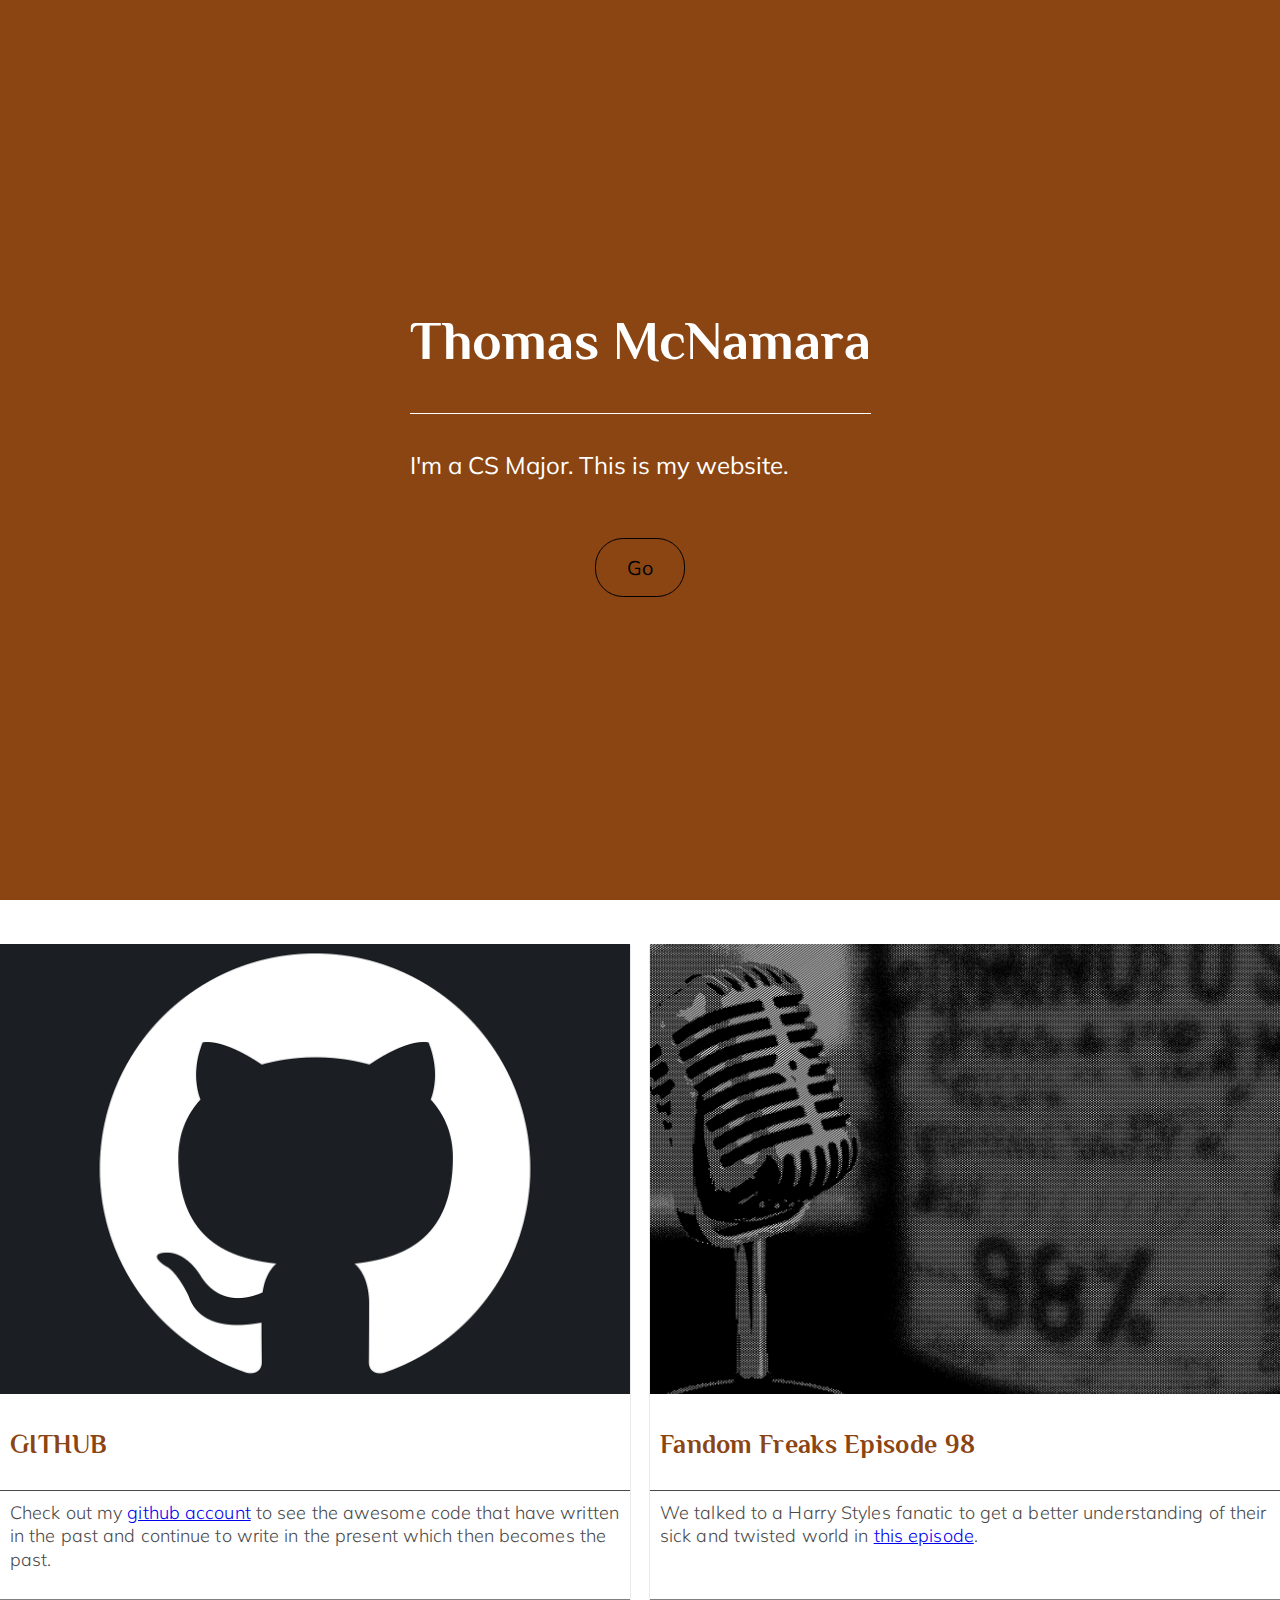
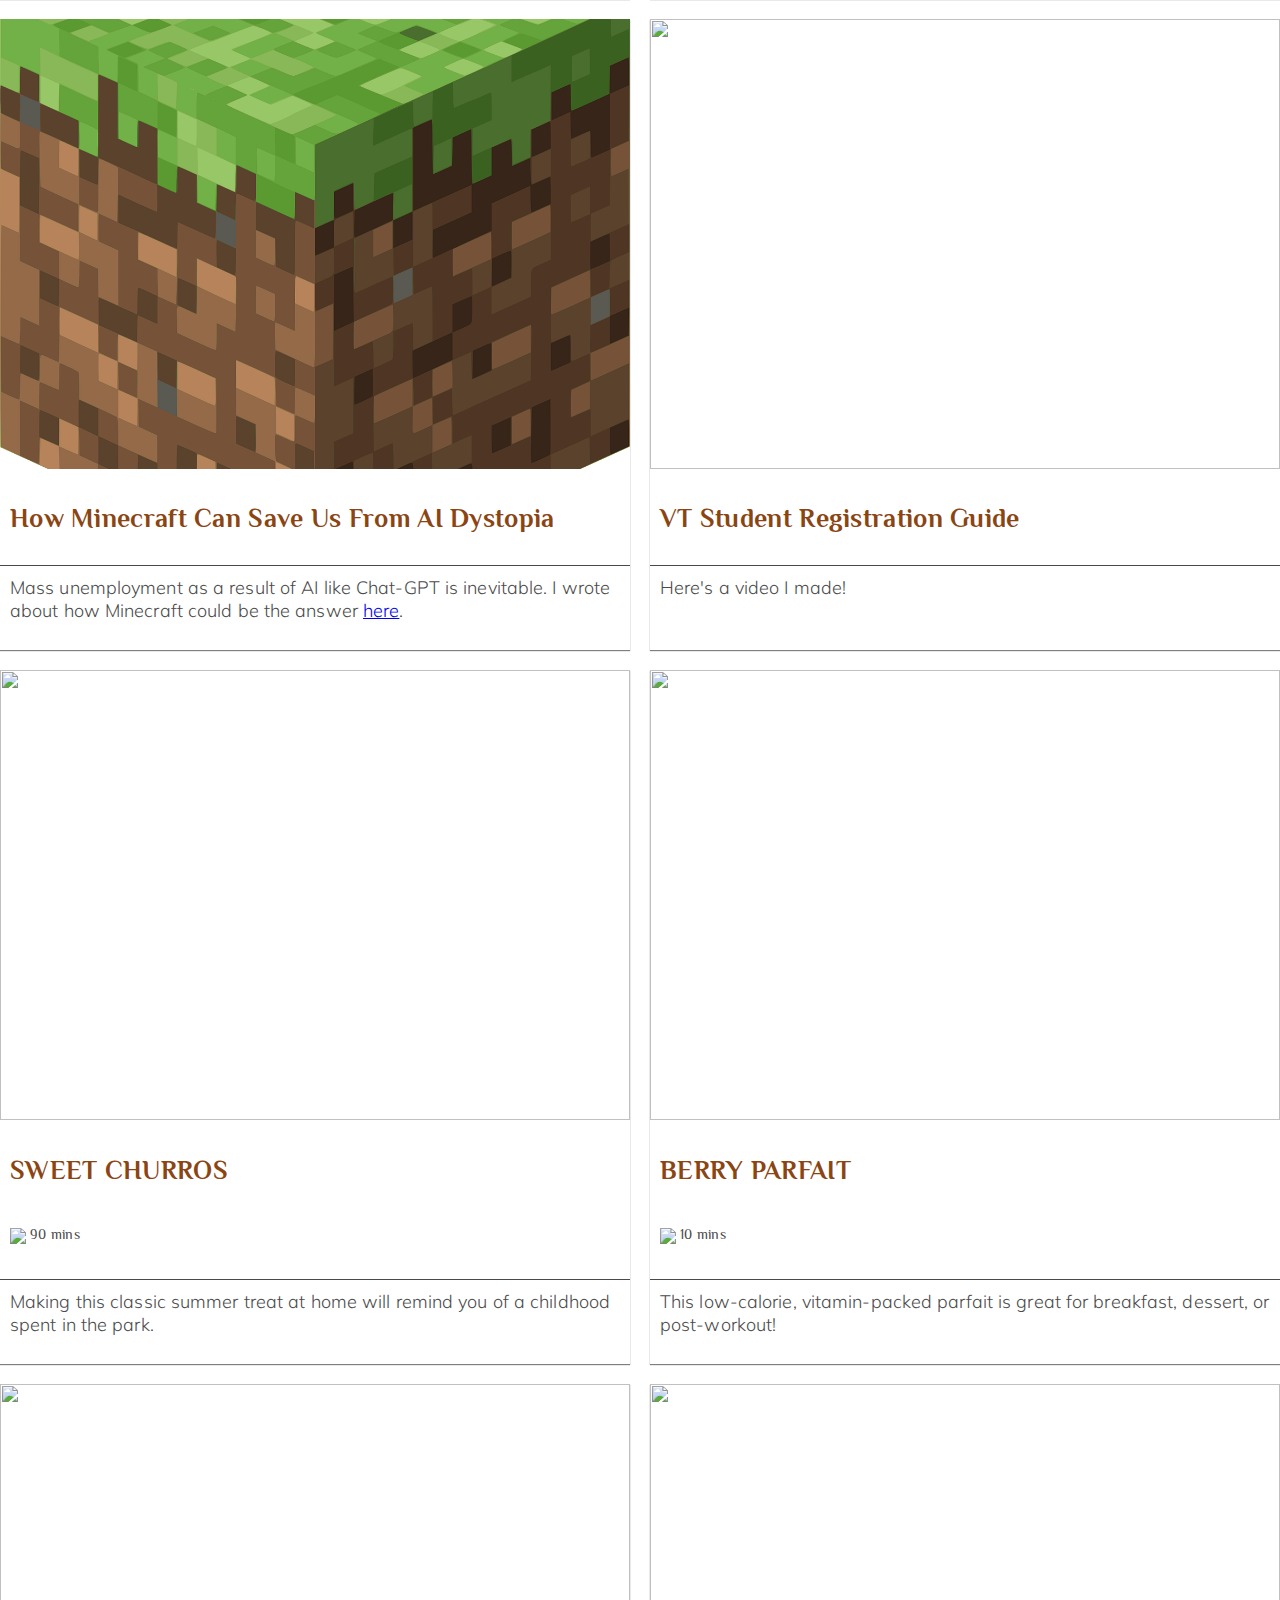
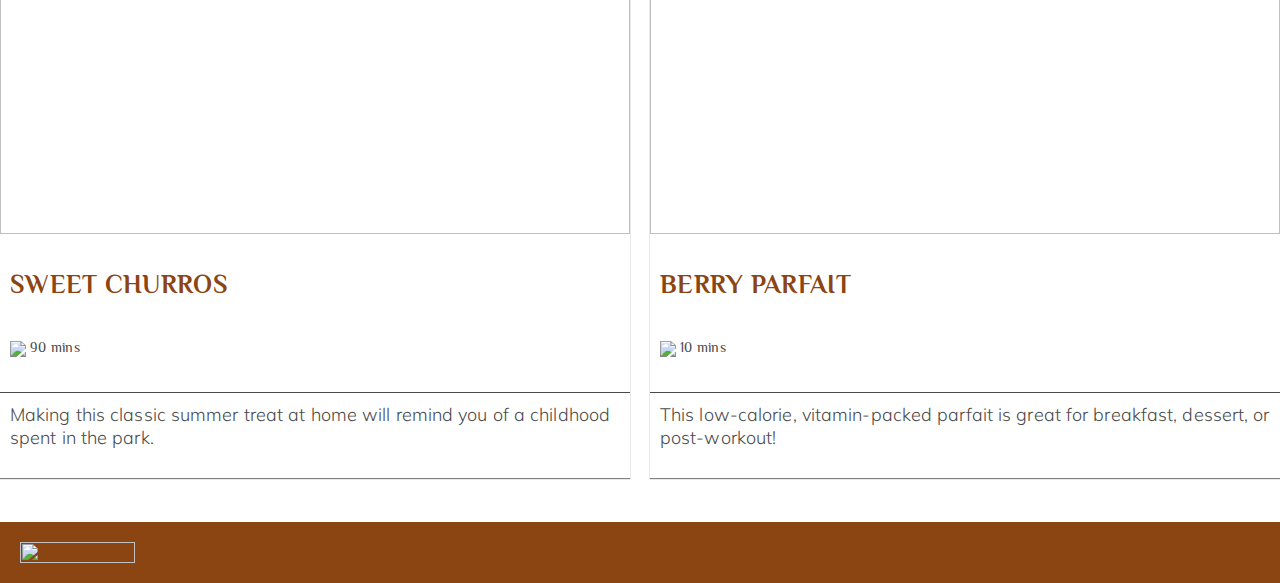
==== index.html @ 56796c9c "added images" ====
<!DOCTYPE html>
<html>

  <head>
    <meta charset="utf-8">
    <meta name="viewport" content="width=device-width, initial-scale=1.0, maximum-scale=1.0, user-scalable=no">
    <title>Thomas M</title>
    <link rel="stylesheet" type="text/css" href="reset.css" />
    <link rel="stylesheet" type="text/css" href="css/style.css" />
    <link rel="preconnect" href="https://fonts.googleapis.com">
    <link rel="preconnect" href="https://fonts.gstatic.com" crossorigin>
    <link href="https://fonts.googleapis.com/css2?family=Mulish:wght@300&family=Philosopher&display=swap" rel="stylesheet">
  </head>

  <body>

    <div class="container">

      <header>
        <div class="wrapper">
          <h1>Thomas McNamara</h1>
            <p class="bio">
              I'm a CS Major. This is my website.
            </p>
          <div class="buttonBox">
            <a class="myButton" href="#projects">Go</a>
          </div>
        </div>
      </header>

      <main id="projects">
        <div class="recipe a">
          <img src="/images/github.png" />
          <h2>GITHUB</h2>
          <p class="description">
            Check out my <a href="https://github.com/candlez" target="_blank">github account</a> to see the awesome code that have written in the past and continue to write in the present which then becomes the past.
          </p>
        </div>
        <div class="recipe b">
          <img src="images/fandom-freaks.jpg" />
          <h2>Fandom Freaks Episode 98</h2>
          <p class="description">
            We talked to a Harry Styles fanatic to get a better understanding of their sick and twisted world in <a href="https://soundcloud.com/will-logan-630663504/harry-styles-podcast?utm_source=clipboard&utm_medium=text&utm_campaign=social_sharing" target="_blank">this episode</a>.
          </p>
        </div>
        <div class="recipe c">
          <img src="/images/minecraft.png" />
          <h2>How Minecraft Can Save Us From AI Dystopia</h2>
          <p class="description">
            Mass unemployment as a result of AI like Chat-GPT is inevitable. I wrote about how Minecraft could be the answer <a href="https://medium.com/@thomasmcnamara_40253/how-minecraft-can-save-us-from-ai-dystopia-5308137baa91" target="_blank">here</a>.
          </p>
        </div>
        <div class="recipe d">
          <img src="https://content.codecademy.com/courses/learn-css-grid/lesson-ii/image-4.png" />
          <h2>VT Student Registration Guide</h2>
          <p class="description">
            Here's a video I made!  
          <p>
        </div>
        <div class="recipe e">
          <img src="https://content.codecademy.com/courses/learn-css-grid/lesson-ii/image-3.png" />
          <h2>SWEET CHURROS</h2>
          <img src="https://content.codecademy.com/courses/learn-css-grid/lesson-ii/time.svg" class="time" />
          <p class="mins">90 mins</p>
          <p class="description">
            Making this classic summer treat at home will remind you of a childhood spent in the park.</p>
        </div>
        <div class="recipe f">
          <img src="https://content.codecademy.com/courses/learn-css-grid/lesson-ii/image-6.png" />
          <h2>BERRY PARFAIT</h2>
          <img src="https://content.codecademy.com/courses/learn-css-grid/lesson-ii/time.svg" class="time" />
          <p class="mins">10 mins</p>
          <p class="description">
            This low-calorie, vitamin-packed parfait is great for breakfast, dessert, or post-workout!</p>
        </div>
        <div class="recipe e">
          <img src="https://content.codecademy.com/courses/learn-css-grid/lesson-ii/image-3.png" />
          <h2>SWEET CHURROS</h2>
          <img src="https://content.codecademy.com/courses/learn-css-grid/lesson-ii/time.svg" class="time" />
          <p class="mins">90 mins</p>
          <p class="description">
            Making this classic summer treat at home will remind you of a childhood spent in the park.</p>
        </div>
        <div class="recipe f">
          <img src="https://content.codecademy.com/courses/learn-css-grid/lesson-ii/image-6.png" />
          <h2>BERRY PARFAIT</h2>
          <img src="https://content.codecademy.com/courses/learn-css-grid/lesson-ii/time.svg" class="time" />
          <p class="mins">10 mins</p>
          <p class="description">
            This low-calorie, vitamin-packed parfait is great for breakfast, dessert, or post-workout!</p>
        </div>
      </main>

      <footer>
        <img src="https://content.codecademy.com/courses/learn-css-grid/lesson-ii/savory.svg" class="logo">
      </footer>

    </div>
  </body>

</html>
---- css/style.css ----
/*
font-family: 'Mulish', sans-serif;
font-family: 'Philosopher', sans-serif;
*/
html {
  scroll-behavior: smooth;
}

body {
  margin: 0;
}

header, footer {
  background-color: saddlebrown;
  text-align: left;
  /* min-width: 500px; */
}

header {
  font-family: 'Mulish', sans-serif;
  color: #fff;
  min-height: 100vh;
  display: flex;
}

main {
  display: grid;
  grid-template-columns: repeat(auto-fill, minmax(40%, 1fr));
  grid-gap: 20px;
  margin-top: 44px;
  justify-items: center;
  justify-content: center;
  align-items: stretch;
  align-content: center;
}

h1 {
  font-family: 'Philosopher', sans-serif;
  font-size: calc(1em + 3vw);
  padding-bottom: .67em;
  border-bottom: 1px solid;
  line-height: 1.3;
}

h2 {
  font-family: 'Philosopher', sans-serif;
  font-size: 26px;
  font-weight: 600;
  letter-spacing: 0.3px;
  text-align: left;
  color: saddlebrown;
  padding: 10px 0px 10px 10px;
}

img {
  width: 100%;
  height: 50vh;
  object-fit: cover;
}

.wrapper {
  max-width: 1150px;
  margin: auto;
  padding: 50px;
  display: block;
}

.bio {
color: #ffffff;
font-size: 24px;
font-family: 'Mulish', sans-serif;
}

.buttonBox {
  display: flex;
  justify-content: center;
  align-content: center;
}

.myButton {
  border-radius: 28px;
  border: 1px solid black;
  cursor: pointer;
  color: black;
  font-size: 20px;
  padding: 16px 31px;
  text-decoration: none;
  margin: 1.69em auto;
}

.myButton:hover {
    background-color: green;
}

.myButton:active {
    position:relative;
    top:1px;
}

.recipe {
  box-shadow: 0 1px 1px 0 rgba(0, 0, 0, 0.5);
  width: 100%;
}

.a {
  color: green;
}

.c {

}

.time {
  padding-left: 10px;
  padding-top: 10px;
  width: 20px;
  height: auto;
}

.mins {
  display: inline-block;
  font-family: 'Philosopher', sans-serif;
  font-size: 14px;
  font-weight: 500;
  letter-spacing: 0.3px;
  text-align: left;
  color: #4a4a4a;
  position: relative;
  bottom: 5px;
}

.description {
  font-family: 'Mulish', sans-serif;
  font-size: 18px;
  font-weight: 300;
  line-height: 1.29;
  letter-spacing: 0.1px;
  text-align: left;
  color: #4a4a4a;
  padding: 10px 0px 10px 10px;
  border-top: 1px solid #4a4a4a;
}

.logo {
  width: 115px;
  height: 21.1px;
  object-fit: contain;
  padding: 20px;
}

.container {
  /* min-width: 500px; */
  margin: auto;
}

footer {
  margin-top: 44px;
}

@media all and (max-width:700px) {
  main {
    grid-template-columns: 1fr;
  }
}
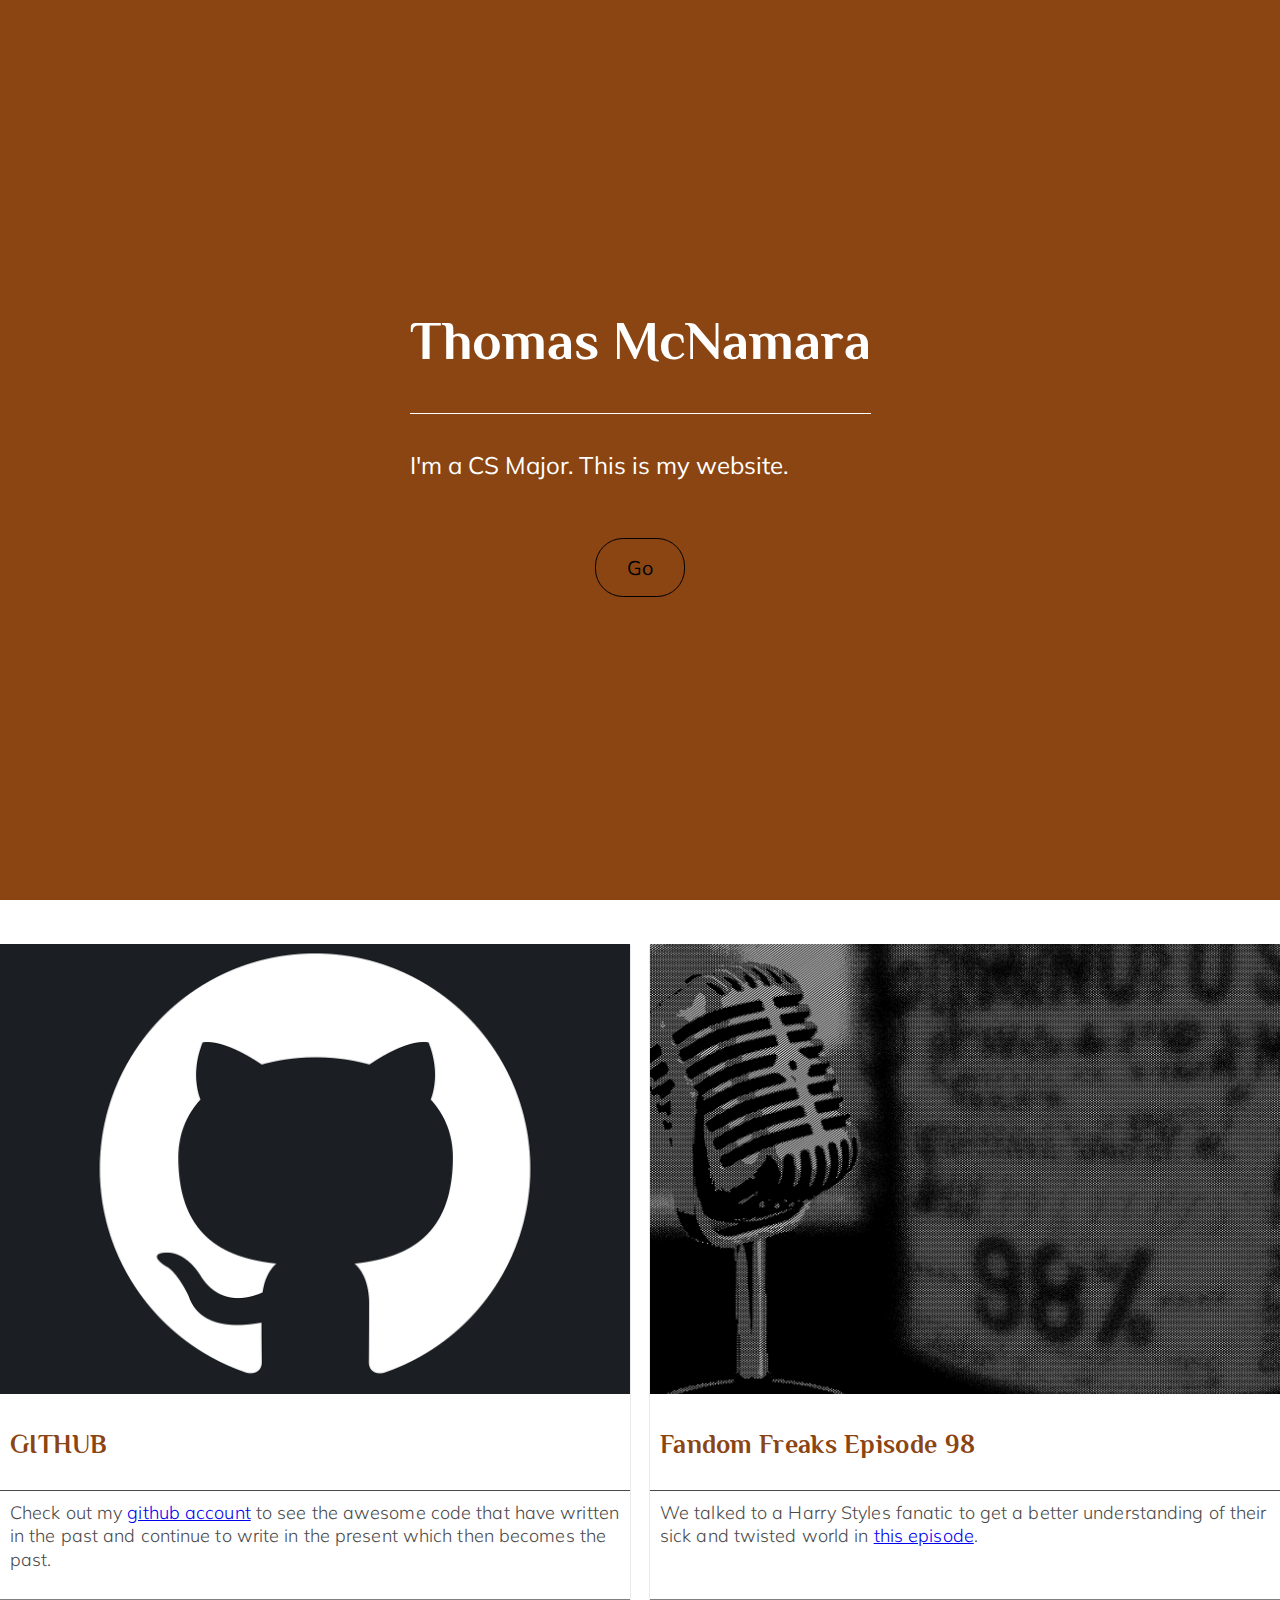
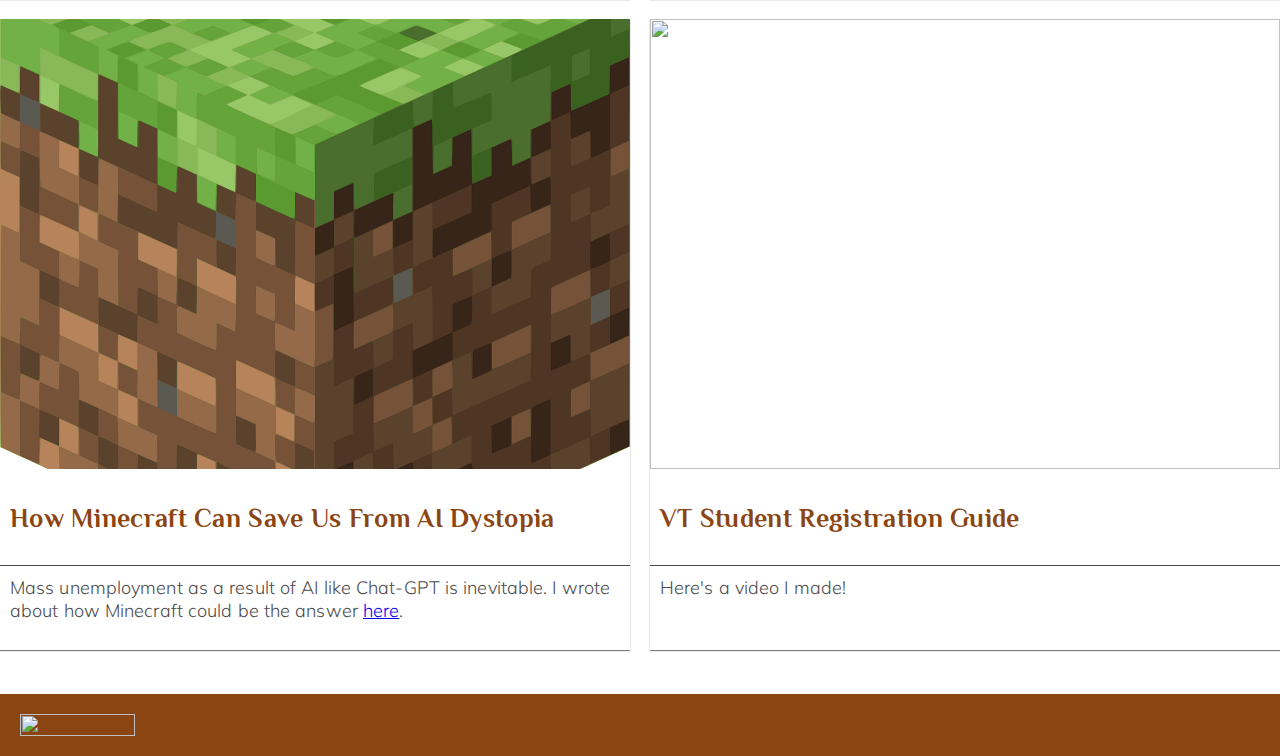
==== commit a3b48f6c: "deleted extra sections" ====
--- a/index.html
+++ b/index.html
@@ -57,38 +57,6 @@
             Here's a video I made!  
           <p>
         </div>
-        <div class="recipe e">
-          <img src="https://content.codecademy.com/courses/learn-css-grid/lesson-ii/image-3.png" />
-          <h2>SWEET CHURROS</h2>
-          <img src="https://content.codecademy.com/courses/learn-css-grid/lesson-ii/time.svg" class="time" />
-          <p class="mins">90 mins</p>
-          <p class="description">
-            Making this classic summer treat at home will remind you of a childhood spent in the park.</p>
-        </div>
-        <div class="recipe f">
-          <img src="https://content.codecademy.com/courses/learn-css-grid/lesson-ii/image-6.png" />
-          <h2>BERRY PARFAIT</h2>
-          <img src="https://content.codecademy.com/courses/learn-css-grid/lesson-ii/time.svg" class="time" />
-          <p class="mins">10 mins</p>
-          <p class="description">
-            This low-calorie, vitamin-packed parfait is great for breakfast, dessert, or post-workout!</p>
-        </div>
-        <div class="recipe e">
-          <img src="https://content.codecademy.com/courses/learn-css-grid/lesson-ii/image-3.png" />
-          <h2>SWEET CHURROS</h2>
-          <img src="https://content.codecademy.com/courses/learn-css-grid/lesson-ii/time.svg" class="time" />
-          <p class="mins">90 mins</p>
-          <p class="description">
-            Making this classic summer treat at home will remind you of a childhood spent in the park.</p>
-        </div>
-        <div class="recipe f">
-          <img src="https://content.codecademy.com/courses/learn-css-grid/lesson-ii/image-6.png" />
-          <h2>BERRY PARFAIT</h2>
-          <img src="https://content.codecademy.com/courses/learn-css-grid/lesson-ii/time.svg" class="time" />
-          <p class="mins">10 mins</p>
-          <p class="description">
-            This low-calorie, vitamin-packed parfait is great for breakfast, dessert, or post-workout!</p>
-        </div>
       </main>
 
       <footer>
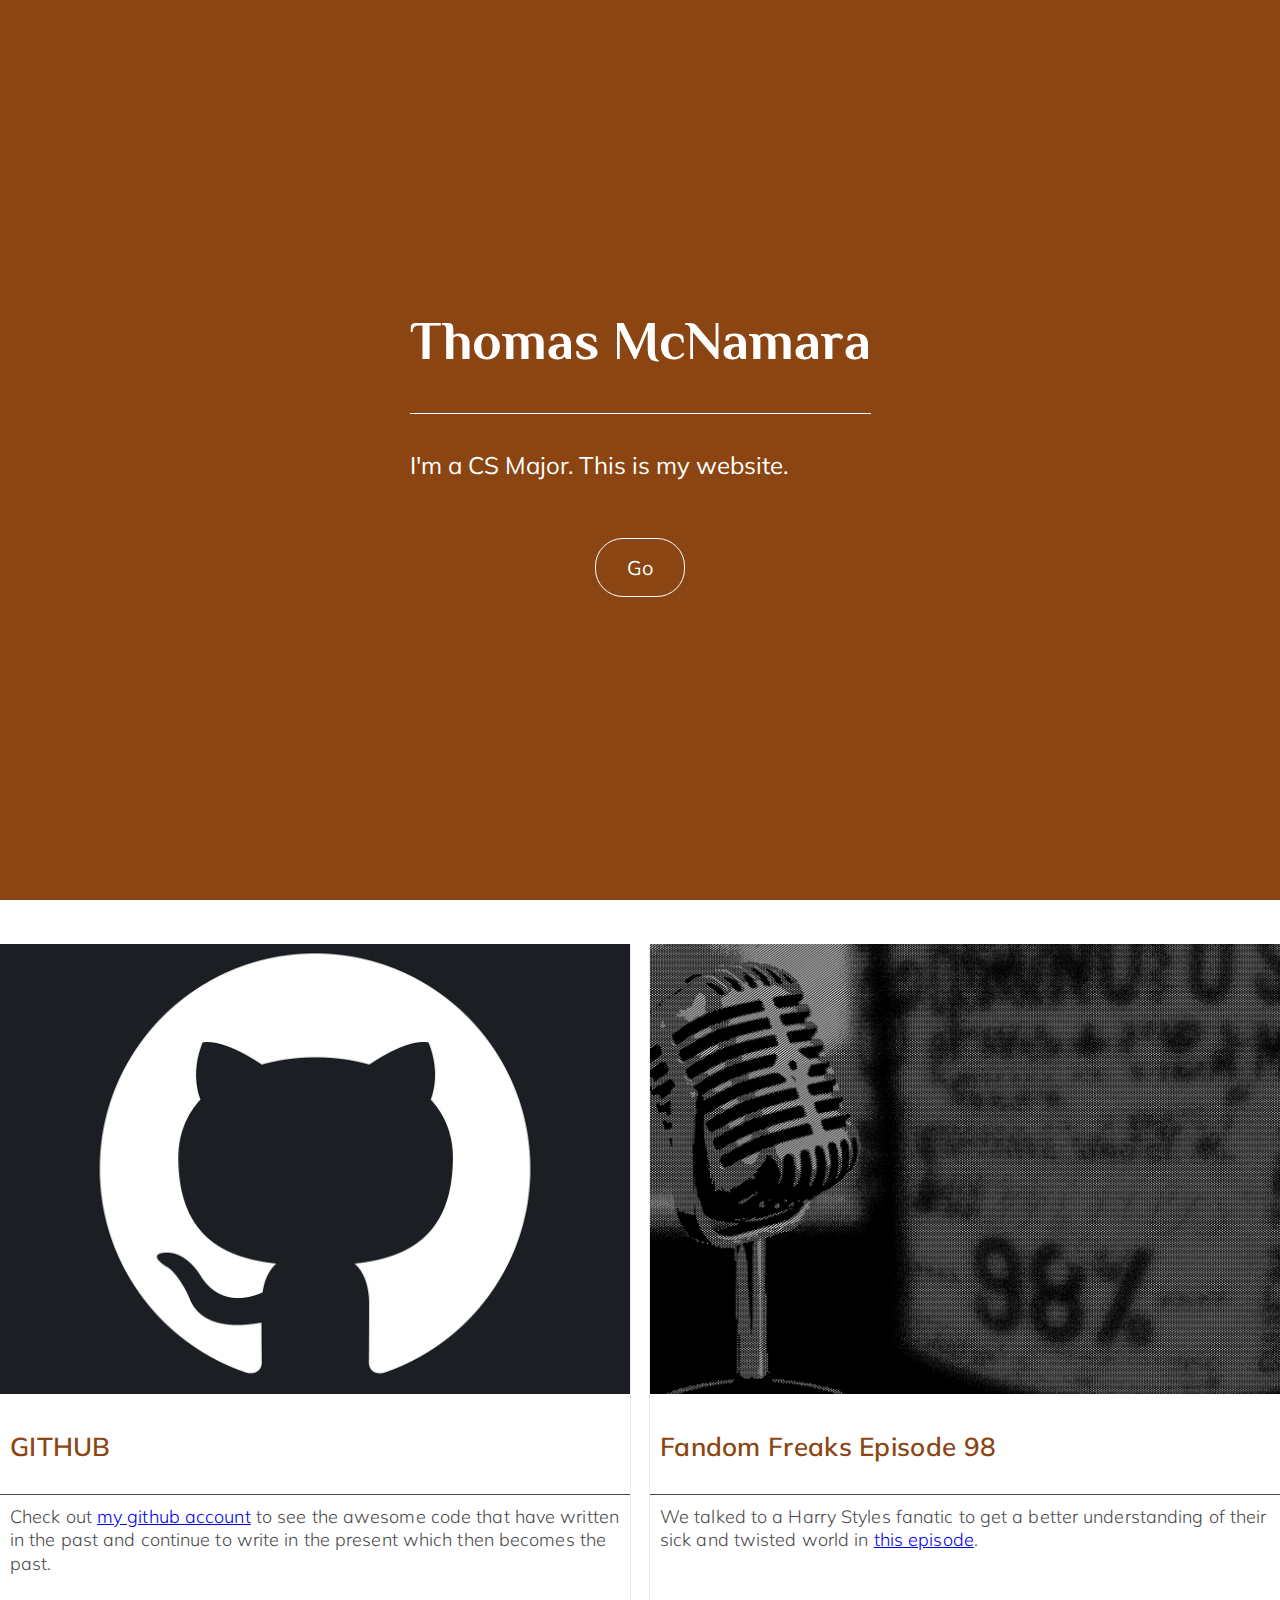
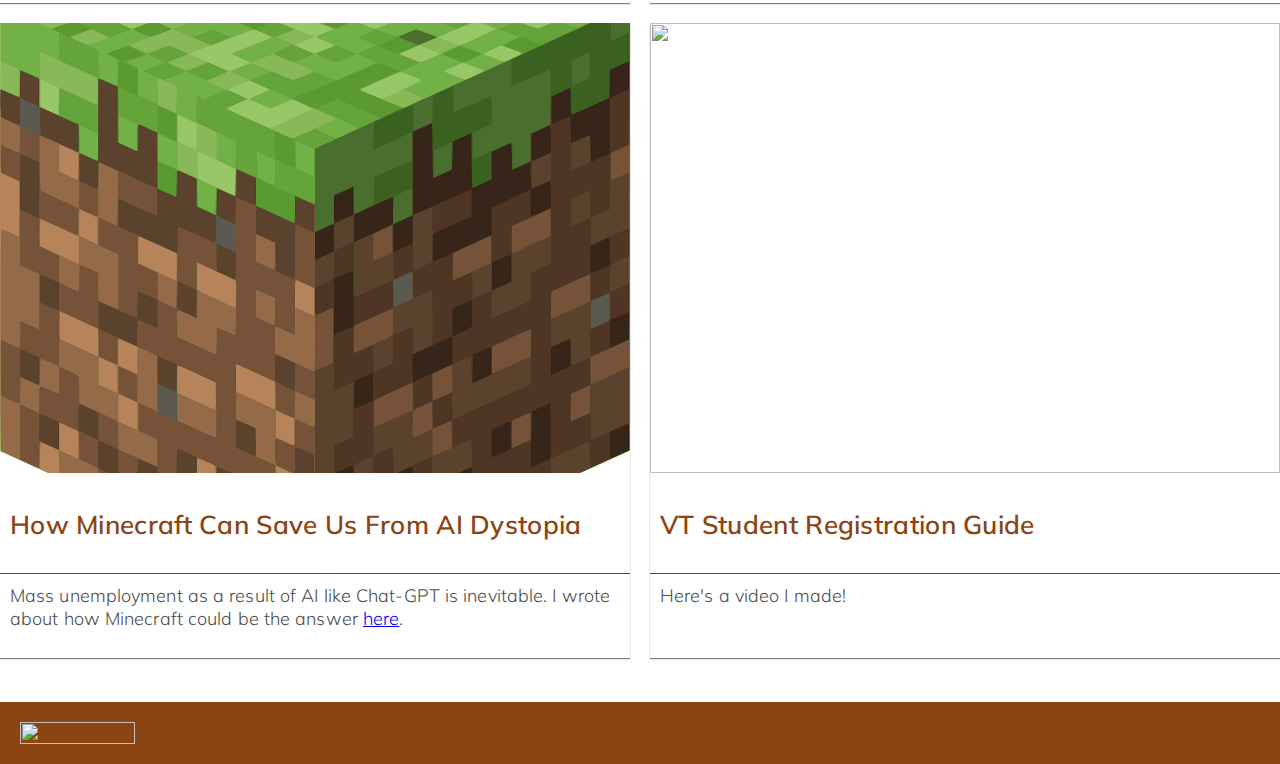
==== commit 1f03bcc1: "moved a word into a link" ====
--- a/index.html
+++ b/index.html
@@ -33,7 +33,7 @@
           <img src="/images/github.png" />
           <h2>GITHUB</h2>
           <p class="description">
-            Check out my <a href="https://github.com/candlez" target="_blank">github account</a> to see the awesome code that have written in the past and continue to write in the present which then becomes the past.
+            Check out <a href="https://github.com/candlez" target="_blank">my github account</a> to see the awesome code that have written in the past and continue to write in the present which then becomes the past.
           </p>
         </div>
         <div class="recipe b">
--- a/css/style.css
+++ b/css/style.css
@@ -43,7 +43,7 @@
 }
 
 h2 {
-  font-family: 'Philosopher', sans-serif;
+  font-family: 'Mulish', sans-serif;
   font-size: 26px;
   font-weight: 600;
   letter-spacing: 0.3px;
@@ -79,9 +79,9 @@
 
 .myButton {
   border-radius: 28px;
-  border: 1px solid black;
+  border: 1px solid white;
   cursor: pointer;
-  color: black;
+  color: white;
   font-size: 20px;
   padding: 16px 31px;
   text-decoration: none;
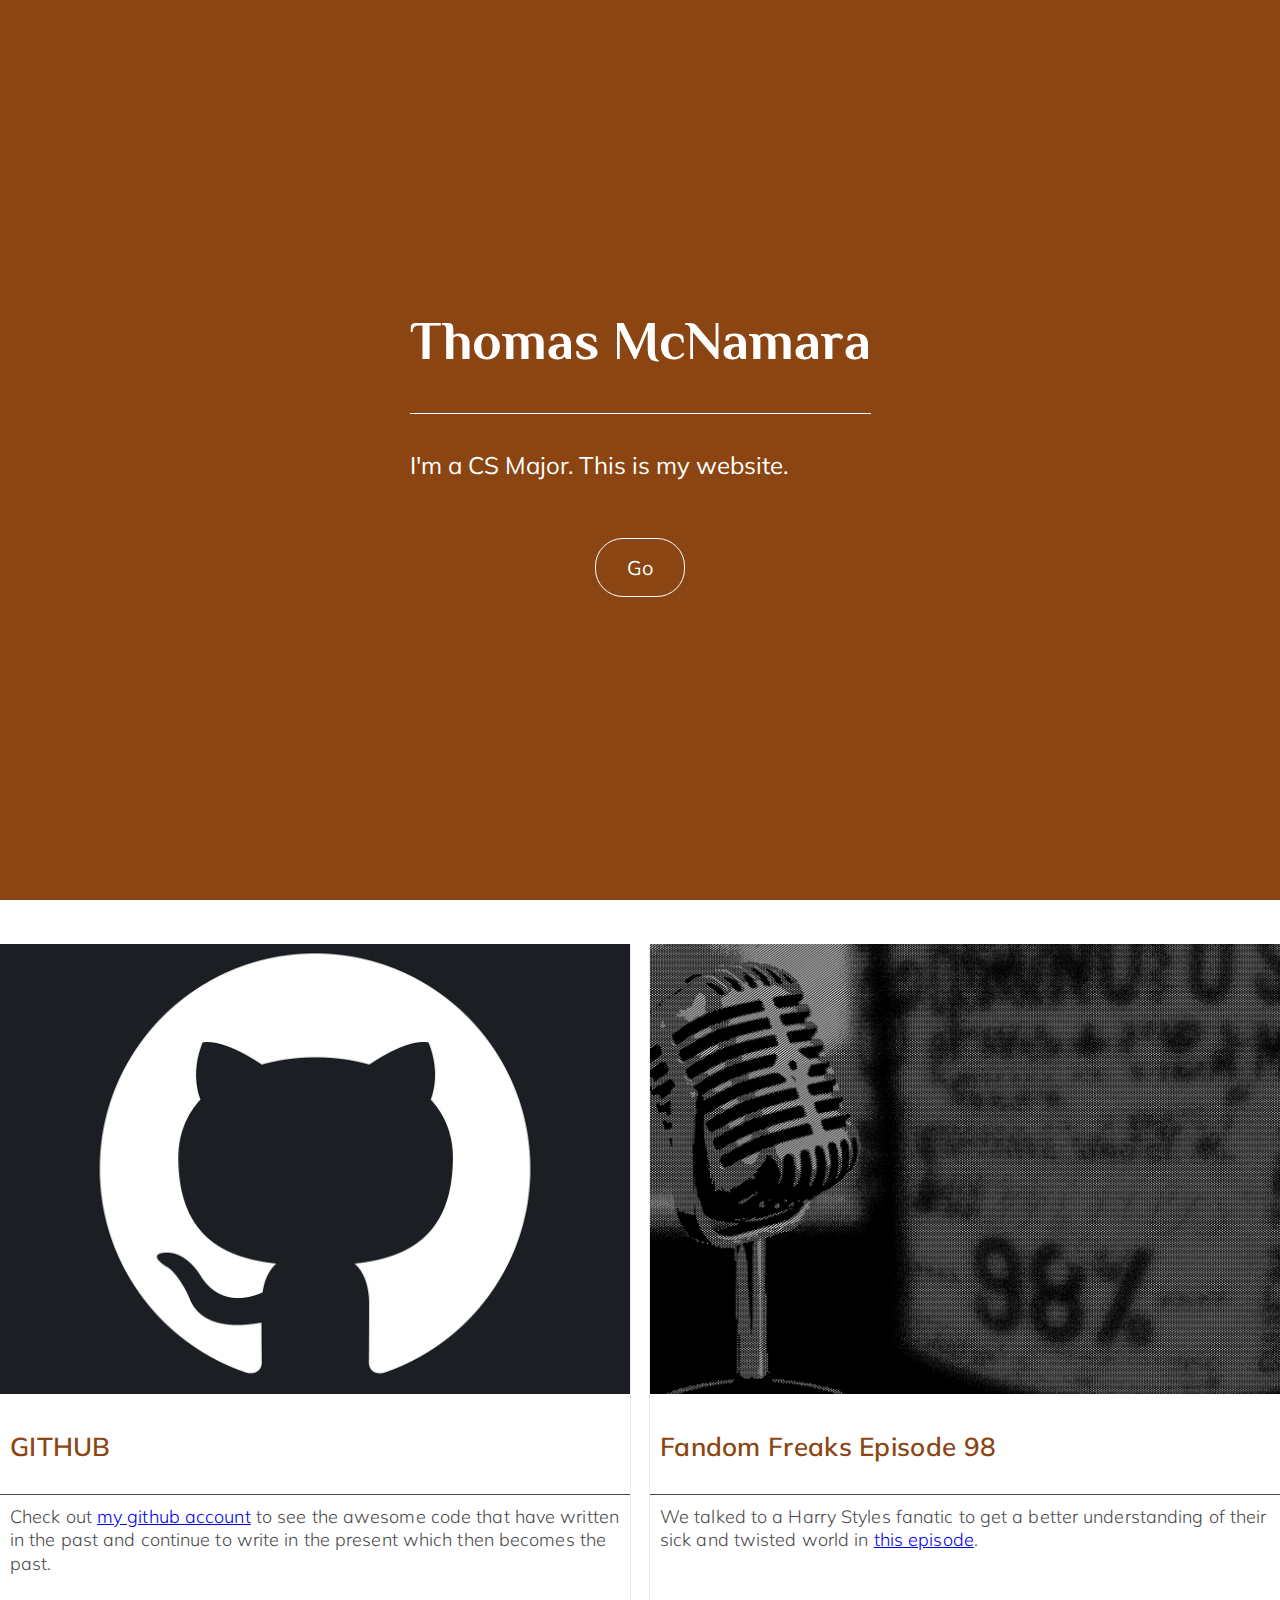
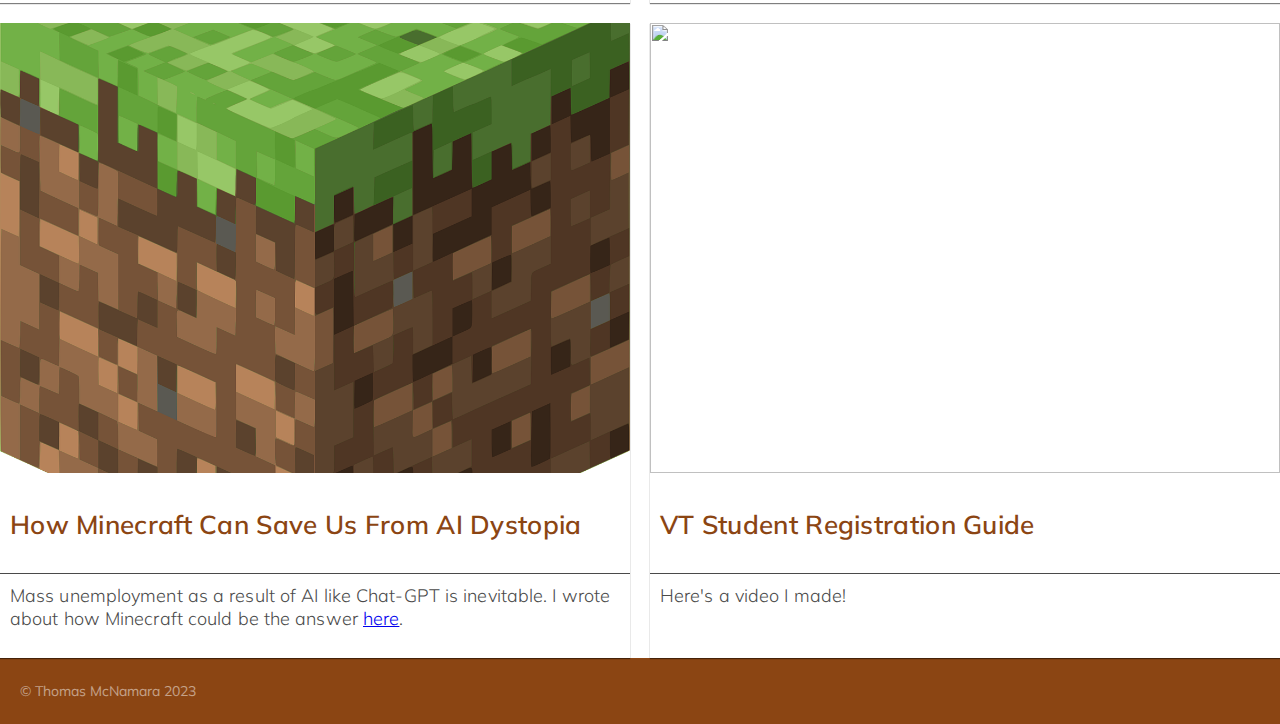
==== commit aa1a728b: "added a footer" ====
--- a/index.html
+++ b/index.html
@@ -60,7 +60,9 @@
       </main>
 
       <footer>
-        <img src="https://content.codecademy.com/courses/learn-css-grid/lesson-ii/savory.svg" class="logo">
+        <div>
+          <p class="copyright">© Thomas McNamara 2023</p>
+        </div>
       </footer>
 
     </div>
--- a/css/style.css
+++ b/css/style.css
@@ -153,8 +153,14 @@
   margin: auto;
 }
 
-footer {
-  margin-top: 44px;
+footer div {
+  height: 100%;
+  font-family: 'Mulish', sans-serif;
+  font-size: 14px;
+  display: flex;
+  align-content: center;
+  padding: 10px 20px;
+  color: rgba(255, 255, 255, 0.5);
 }
 
 @media all and (max-width:700px) {
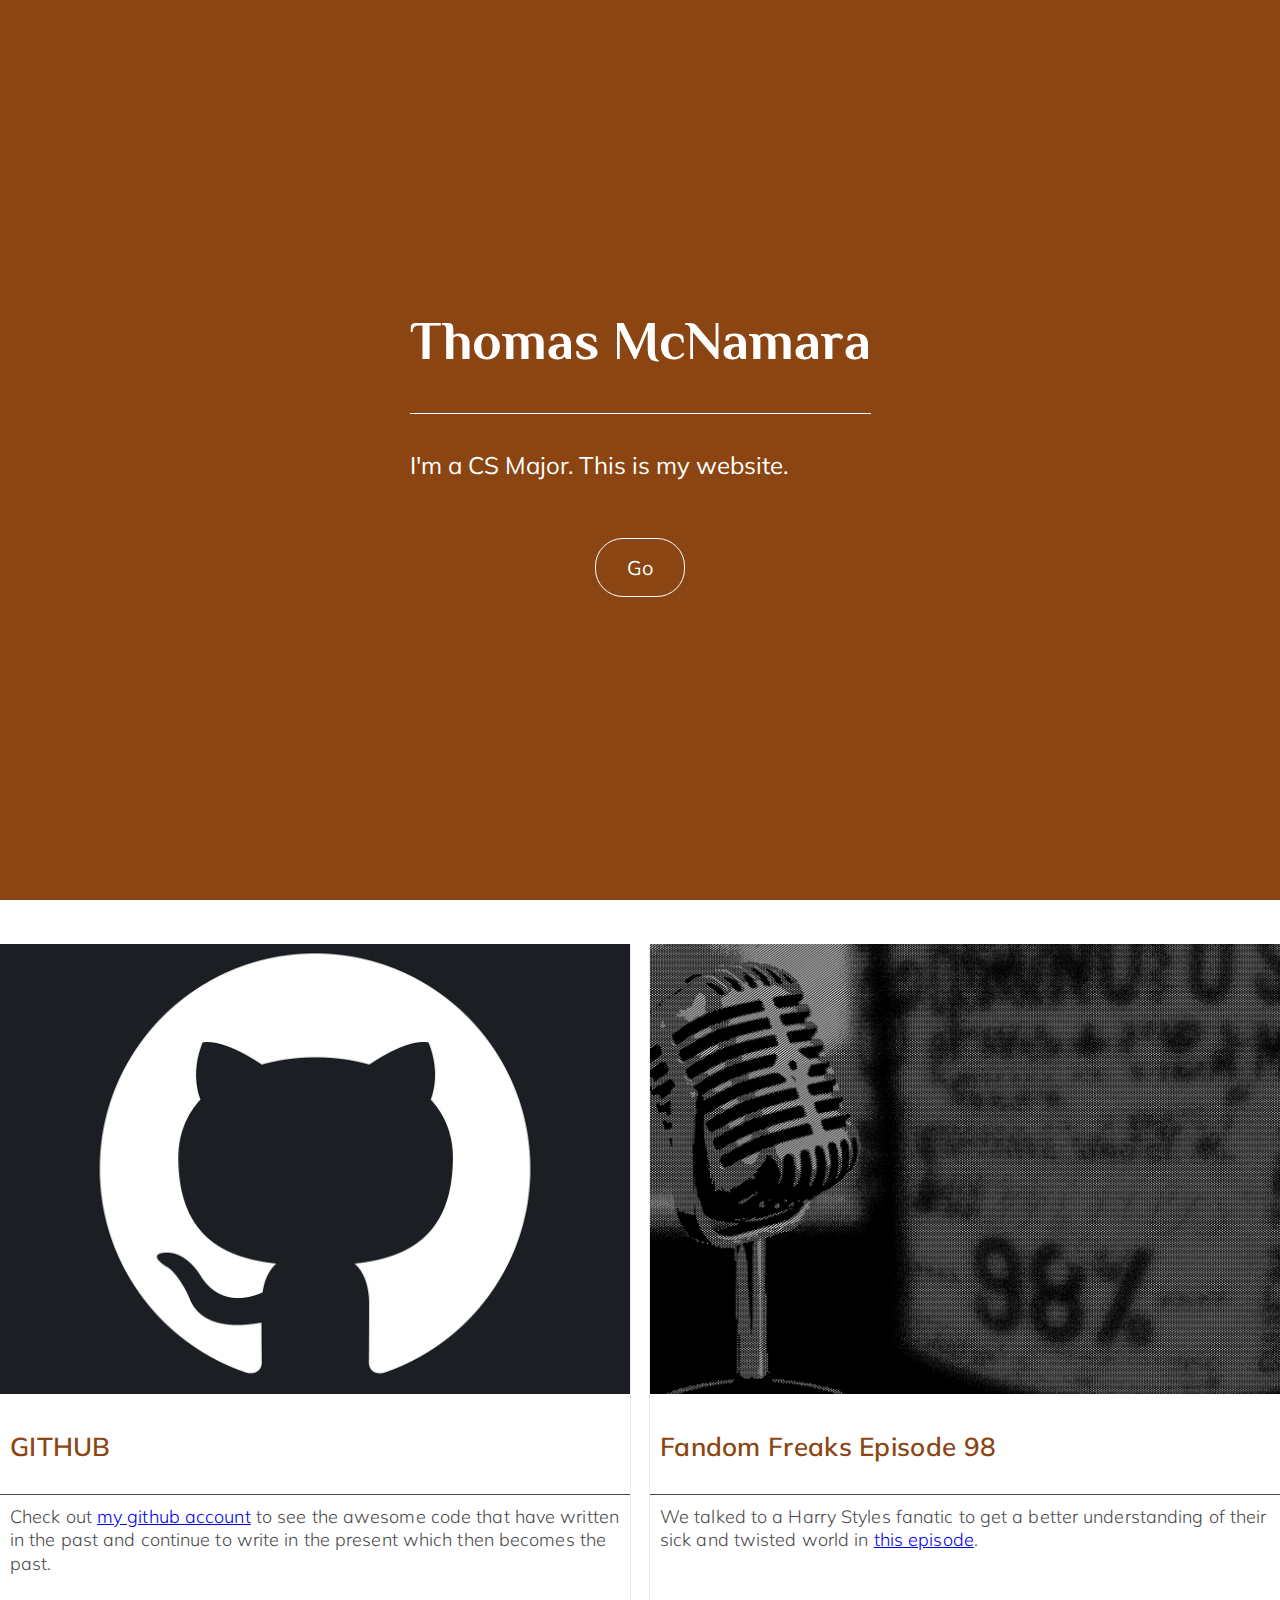
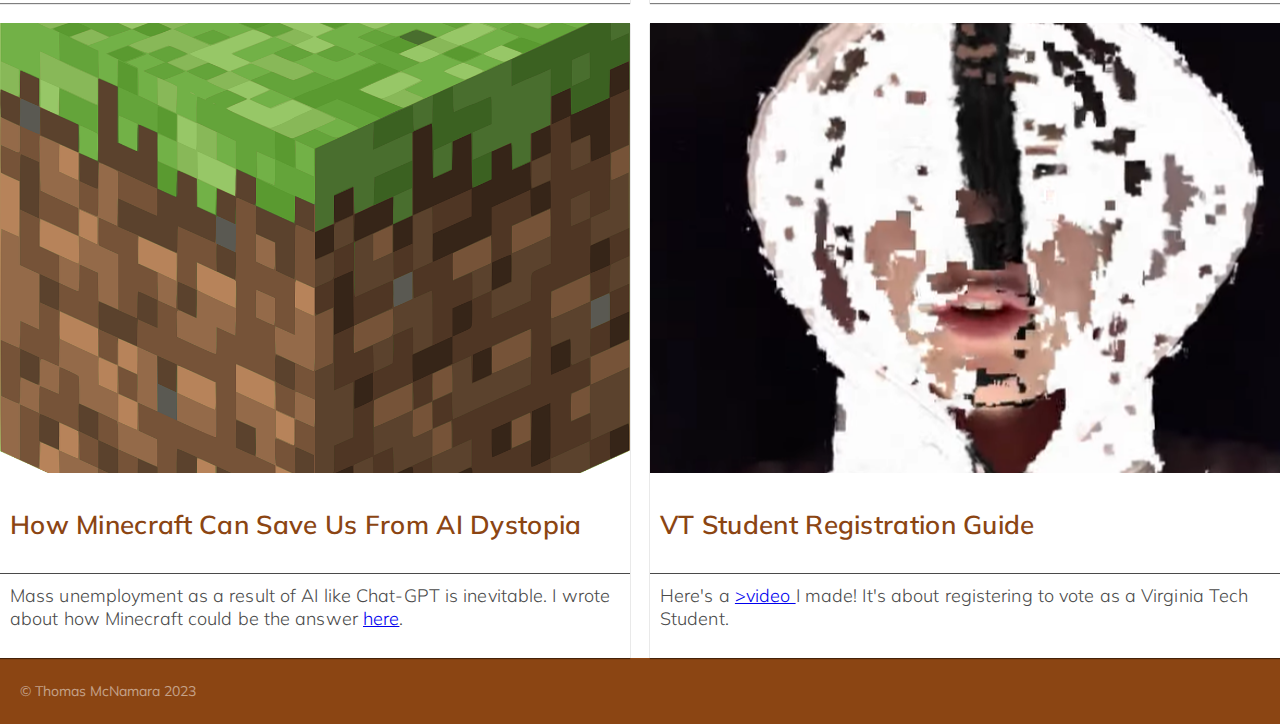
==== commit c6a1877f: "added video" ====
--- a/index.html
+++ b/index.html
@@ -30,31 +30,31 @@
 
       <main id="projects">
         <div class="recipe a">
-          <img src="/images/github.png" />
+          <img src="/images/github.png" alt="GitHub's logo"/>
           <h2>GITHUB</h2>
           <p class="description">
             Check out <a href="https://github.com/candlez" target="_blank">my github account</a> to see the awesome code that have written in the past and continue to write in the present which then becomes the past.
           </p>
         </div>
         <div class="recipe b">
-          <img src="images/fandom-freaks.jpg" />
+          <img src="images/fandom-freaks.jpg" alt="a microphone"/>
           <h2>Fandom Freaks Episode 98</h2>
           <p class="description">
             We talked to a Harry Styles fanatic to get a better understanding of their sick and twisted world in <a href="https://soundcloud.com/will-logan-630663504/harry-styles-podcast?utm_source=clipboard&utm_medium=text&utm_campaign=social_sharing" target="_blank">this episode</a>.
           </p>
         </div>
         <div class="recipe c">
-          <img src="/images/minecraft.png" />
+          <img src="/images/minecraft.png" alt="a grass block from Minecraft"/>
           <h2>How Minecraft Can Save Us From AI Dystopia</h2>
           <p class="description">
             Mass unemployment as a result of AI like Chat-GPT is inevitable. I wrote about how Minecraft could be the answer <a href="https://medium.com/@thomasmcnamara_40253/how-minecraft-can-save-us-from-ai-dystopia-5308137baa91" target="_blank">here</a>.
           </p>
         </div>
         <div class="recipe d">
-          <img src="https://content.codecademy.com/courses/learn-css-grid/lesson-ii/image-4.png" />
+          <img src="/images/video.PNG" alt="a still frame of a person with glitch effects"/>
           <h2>VT Student Registration Guide</h2>
           <p class="description">
-            Here's a video I made!  
+            Here's a <a href="https://youtube.com/shorts/JsxkNJQTZ9Y?feature=share" target="_blank">>video </a> I made! It's about registering to vote as a Virginia Tech Student. 
           <p>
         </div>
       </main>
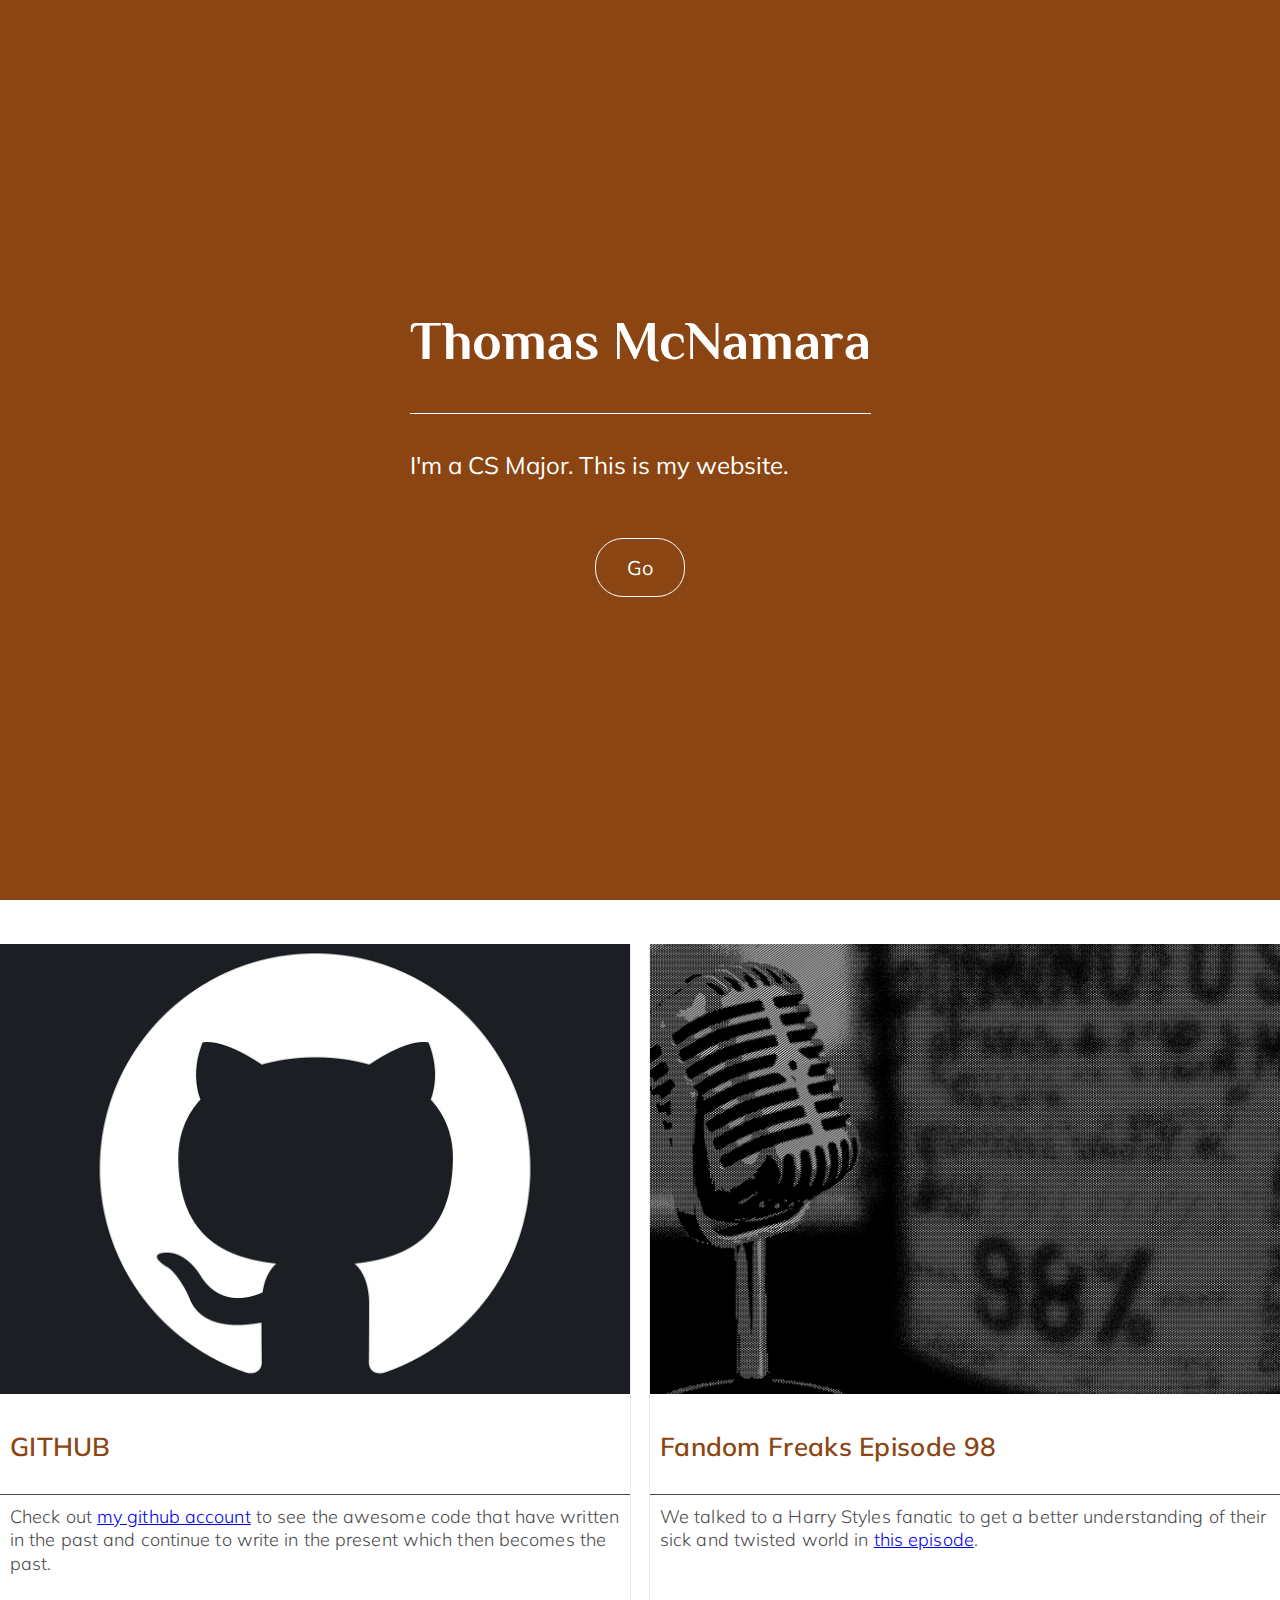
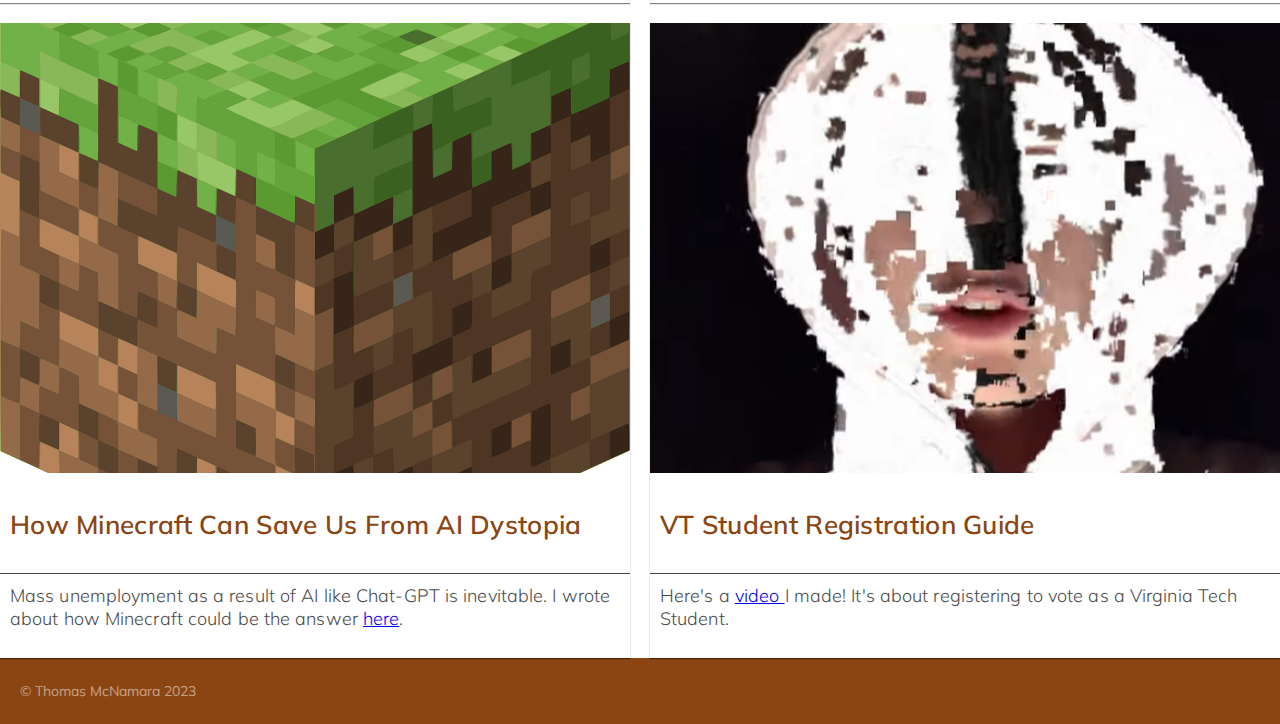
==== commit 6bff38a7: "type fixed" ====
--- a/index.html
+++ b/index.html
@@ -54,7 +54,7 @@
           <img src="/images/video.PNG" alt="a still frame of a person with glitch effects"/>
           <h2>VT Student Registration Guide</h2>
           <p class="description">
-            Here's a <a href="https://youtube.com/shorts/JsxkNJQTZ9Y?feature=share" target="_blank">>video </a> I made! It's about registering to vote as a Virginia Tech Student. 
+            Here's a <a href="https://youtube.com/shorts/JsxkNJQTZ9Y?feature=share" target="_blank">video </a> I made! It's about registering to vote as a Virginia Tech Student. 
           <p>
         </div>
       </main>
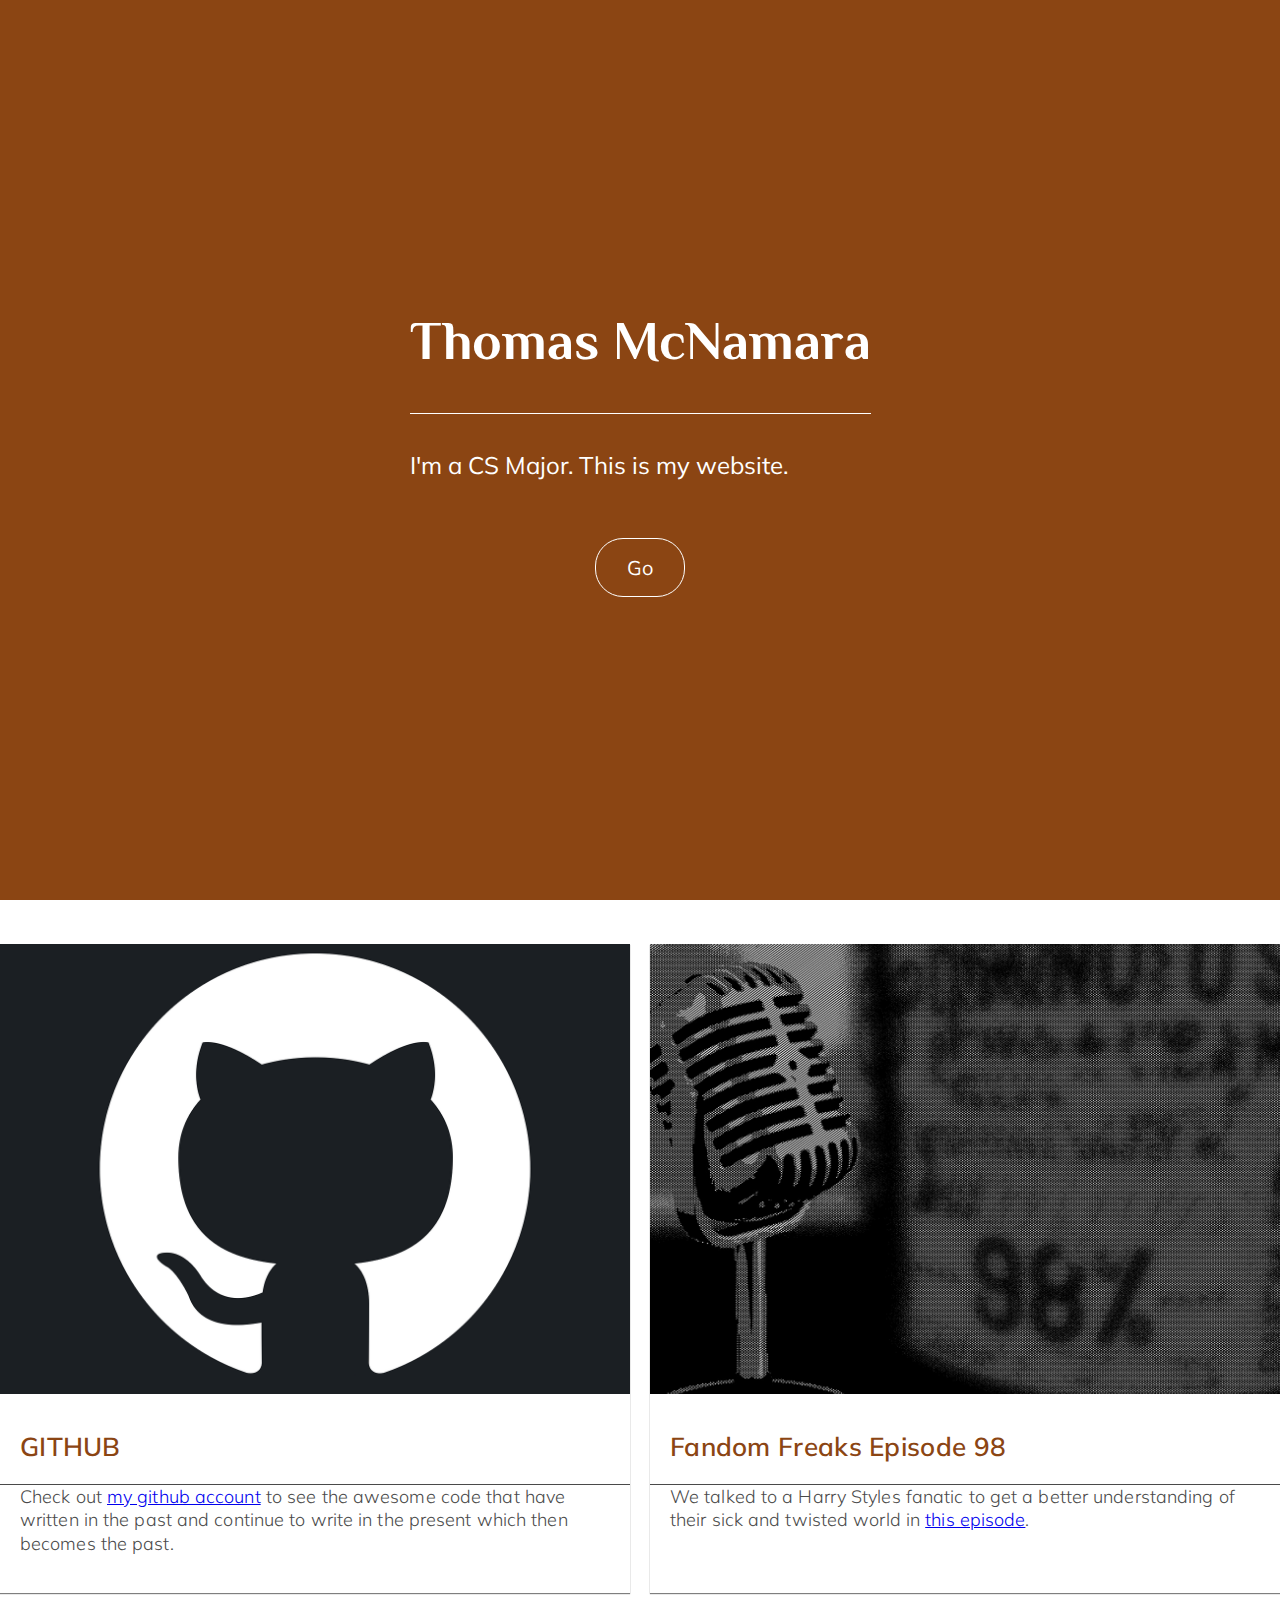
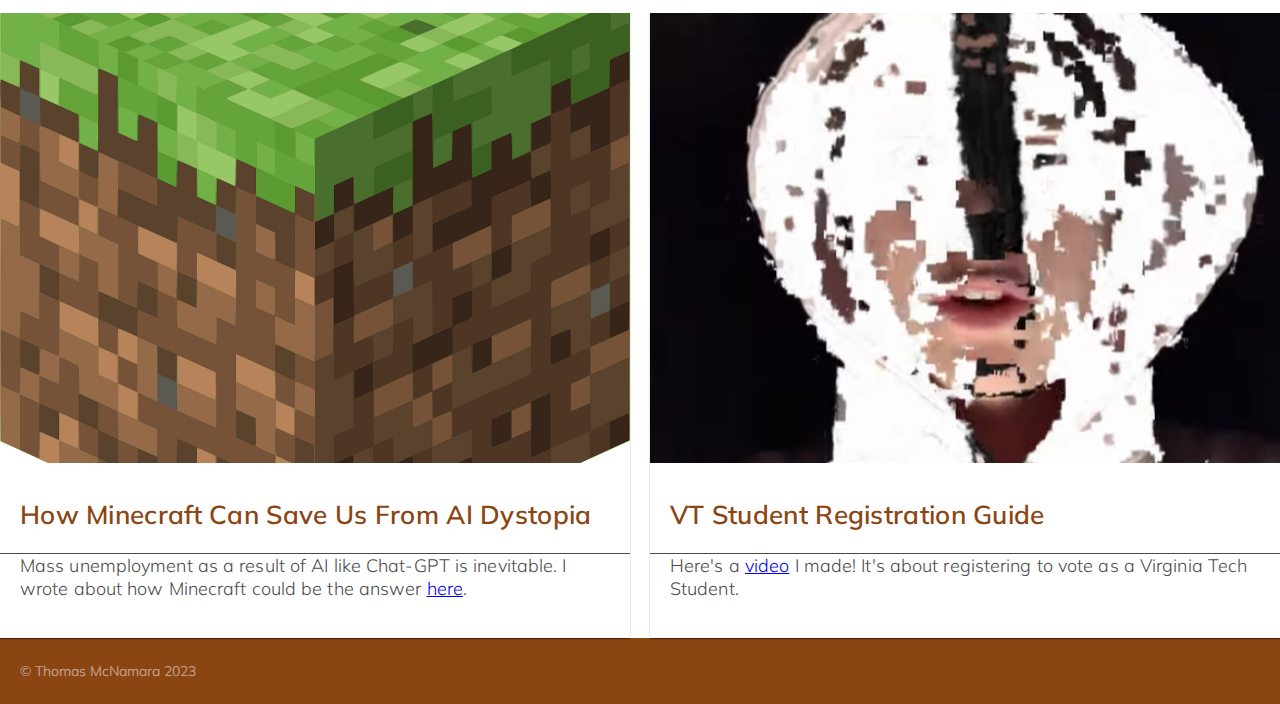
==== commit 4989b63a: "final touches" ====
--- a/index.html
+++ b/index.html
@@ -5,7 +5,6 @@
     <meta charset="utf-8">
     <meta name="viewport" content="width=device-width, initial-scale=1.0, maximum-scale=1.0, user-scalable=no">
     <title>Thomas M</title>
-    <link rel="stylesheet" type="text/css" href="reset.css" />
     <link rel="stylesheet" type="text/css" href="css/style.css" />
     <link rel="preconnect" href="https://fonts.googleapis.com">
     <link rel="preconnect" href="https://fonts.gstatic.com" crossorigin>
@@ -54,7 +53,7 @@
           <img src="/images/video.PNG" alt="a still frame of a person with glitch effects"/>
           <h2>VT Student Registration Guide</h2>
           <p class="description">
-            Here's a <a href="https://youtube.com/shorts/JsxkNJQTZ9Y?feature=share" target="_blank">video </a> I made! It's about registering to vote as a Virginia Tech Student. 
+            Here's a <a href="https://youtube.com/shorts/JsxkNJQTZ9Y?feature=share" target="_blank">video</a> I made! It's about registering to vote as a Virginia Tech Student. 
           <p>
         </div>
       </main>
--- a/css/style.css
+++ b/css/style.css
@@ -49,7 +49,7 @@
   letter-spacing: 0.3px;
   text-align: left;
   color: saddlebrown;
-  padding: 10px 0px 10px 10px;
+  padding: 10px 20px 0 20px;
 }
 
 img {
@@ -89,12 +89,12 @@
 }
 
 .myButton:hover {
-    background-color: green;
+  background-color: green;
 }
 
 .myButton:active {
-    position:relative;
-    top:1px;
+  position:relative;
+  top:1px;
 }
 
 .recipe {
@@ -137,15 +137,8 @@
   letter-spacing: 0.1px;
   text-align: left;
   color: #4a4a4a;
-  padding: 10px 0px 10px 10px;
+  padding: 0 20px 20px 20px;  
   border-top: 1px solid #4a4a4a;
-}
-
-.logo {
-  width: 115px;
-  height: 21.1px;
-  object-fit: contain;
-  padding: 20px;
 }
 
 .container {
